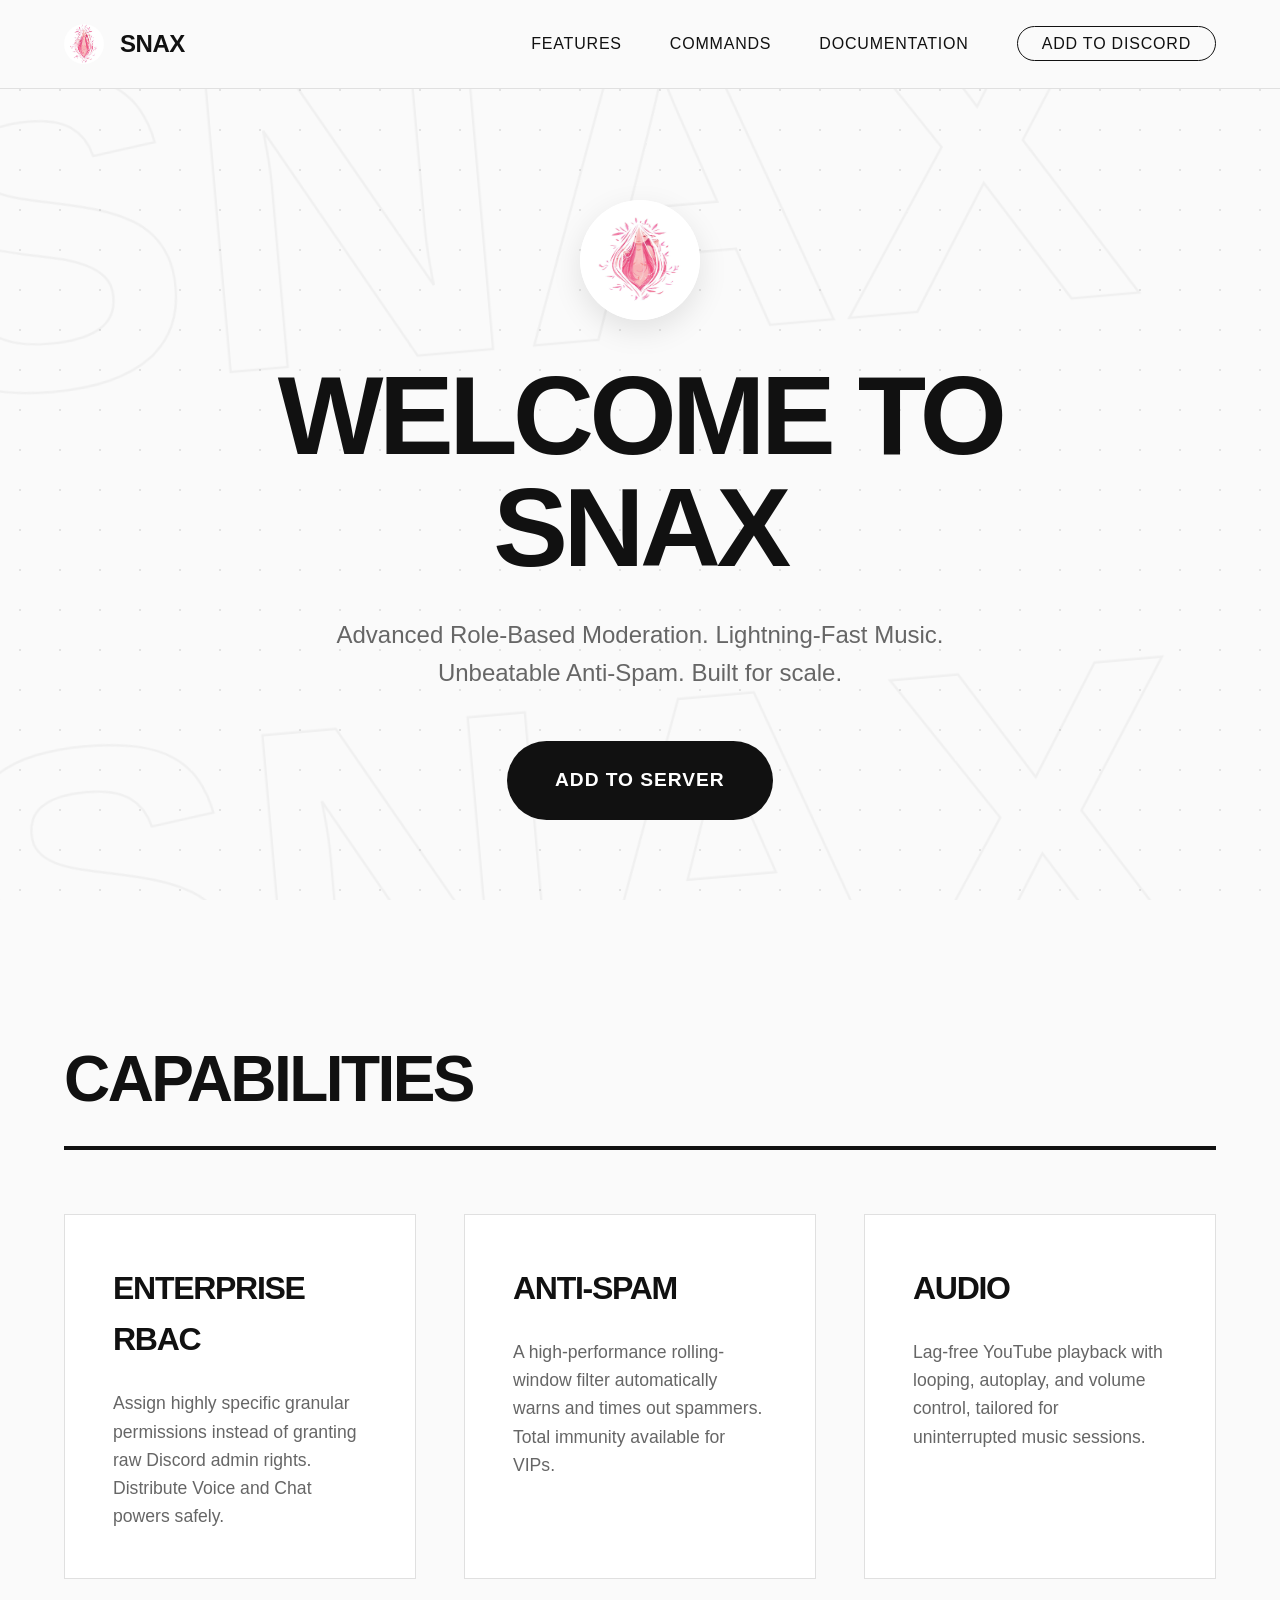
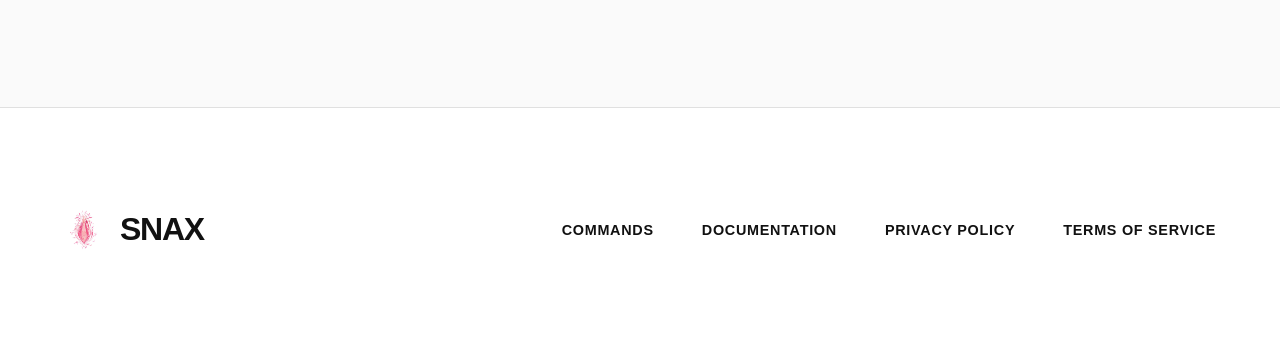
==== index.html @ f69a50a6 "documentations" ====
<!DOCTYPE html>
<html lang="en">
<head>
    <meta charset="UTF-8">
    <meta name="viewport" content="width=device-width, initial-scale=1.0">
    <title>SNAX | Discord Bot</title>
    <meta name="description" content="SNAX is a high-performance, enterprise-grade management bot for Discord.">
    <link rel="stylesheet" href="style.css">
</head>
<body>

    <nav class="navbar">
        <div class="nav-container">
            <a href="index.html" class="logo-container">
                <img src="logo.jpg" alt="Snax Logo" class="logo-img">
                <span class="logo">SNAX</span>
            </a>
            <ul class="nav-links">
                <li><a href="#features">Features</a></li>
                <li><a href="commands.html">Commands</a></li>
                <li><a href="documentation.html">Documentation</a></li>
                <li><a href="https://discord.com/oauth2/authorize?client_id=1479181184696193154&permissions=8&integration_type=0&scope=bot" target="_blank" class="nav-btn">Add to Discord</a></li>
            </ul>
        </div>
    </nav>

    <header class="hero">
        <div class="hero-content">
            <img src="logo.jpg" alt="Snax Bot" class="load-reveal-1" style="width: 120px; height: 120px; border-radius: 50%; margin-bottom: 2rem; box-shadow: 0 10px 30px rgba(0,0,0,0.1);">
            <h1 class="load-reveal-2">Welcome to SNAX</h1>
            <p class="load-reveal-3">Advanced Role-Based Moderation. Lightning-Fast Music. Unbeatable Anti-Spam. Built for scale.</p>
            <a href="https://discord.com/oauth2/authorize?client_id=1479181184696193154&permissions=8&integration_type=0&scope=bot" target="_blank" class="btn-primary load-pop">
                Add to Server
            </a>
        </div>
    </header>

    <section id="features" class="section">
        <h2 class="section-title reveal">Capabilities</h2>
        <div class="features-grid">
            <div class="feature-card reveal">
                <h3>Enterprise RBAC</h3>
                <p>Assign highly specific granular permissions instead of granting raw Discord admin rights. Distribute Voice and Chat powers safely.</p>
            </div>
            <div class="feature-card reveal">
                <h3>Anti-Spam</h3>
                <p>A high-performance rolling-window filter automatically warns and times out spammers. Total immunity available for VIPs.</p>
            </div>
            <div class="feature-card reveal">
                <h3>Audio</h3>
                <p>Lag-free YouTube playback with looping, autoplay, and volume control, tailored for uninterrupted music sessions.</p>
            </div>
        </div>
    </section>

    <footer class="footer">
        <div class="footer-content">
            <div class="footer-brand">
                <img src="logo.jpg" alt="Snax Logo" class="logo-img">
                <h2>SNAX</h2>
            </div>
            <div class="footer-links">
                <a href="commands.html">Commands</a>
                <a href="documentation.html">Documentation</a>
                <a href="privacy.html">Privacy Policy</a>
                <a href="terms.html">Terms of Service</a>
            </div>
        </div>
    </footer>

    <script src="script.js"></script>
</body>
</html>
---- style.css ----
:root {
    --bg-color: #FAFAFA;
    --text-main: #111111;
    --text-muted: #666666;
    --accent: #FF3B30; /* Bold accent color if needed */
    --border-color: #E0E0E0;
    --surface: #FFFFFF;
}

* {
    margin: 0;
    padding: 0;
    box-sizing: border-box;
}

html {
    scroll-behavior: smooth;
    cursor: url('cursor/cursor.png') 0 0, auto;
}

body {
    font-family: 'Inter', -apple-system, BlinkMacSystemFont, "Segoe UI", Roboto, sans-serif;
    background-color: var(--bg-color);
    color: var(--text-main);
    line-height: 1.6;
    -webkit-font-smoothing: antialiased;
    cursor: url('cursor/cursor.png') 0 0, auto;
}

a, button, .nav-btn, .btn-primary, .tab-btn, [role="button"], input[type="submit"], input[type="button"], select {
    cursor: url('cursor/pointer.png') 0 0, pointer;
}

/* Parallax Background */
.parallax-wrapper {
    position: fixed;
    top: 0;
    left: 0;
    width: 100vw;
    height: 100vh;
    z-index: -1;
    overflow: hidden;
    pointer-events: none;
}

.bg-pattern {
    position: absolute;
    top: -50%;
    left: -50%;
    width: 200%;
    height: 200%;
    background-image: radial-gradient(var(--text-muted) 1.5px, transparent 1.5px);
    background-size: 40px 40px;
    opacity: 0.15;
    will-change: transform;
}

.bg-text-container {
    position: absolute;
    top: 5%;
    left: -10%;
    width: 120%;
    display: flex;
    flex-direction: column;
    gap: 30vh;
    pointer-events: none;
    transform: rotate(-5deg);
    transform-origin: top left;
    will-change: transform;
}

.bg-text {
    font-size: 35vw;
    font-weight: 900;
    color: transparent;
    -webkit-text-stroke: 2.5px rgba(0, 0, 0, 0.04);
    white-space: nowrap;
    font-family: 'Helvetica Neue', Helvetica, Arial, sans-serif;
    line-height: 0.9;
    user-select: none;
}

h1, h2, h3, h4 {
    font-family: 'Helvetica Neue', Helvetica, Arial, sans-serif;
    letter-spacing: -0.04em;
    font-weight: 800;
}

a {
    text-decoration: none;
    color: inherit;
    transition: opacity 0.3s;
}

a:hover {
    opacity: 0.7;
}

/* Navbar */
.navbar {
    position: fixed;
    top: 0;
    width: 100%;
    z-index: 1000;
    background: var(--bg-color);
    border-bottom: 1px solid var(--border-color);
    padding: 1.5rem 0;
}

.nav-container {
    max-width: 1400px;
    margin: 0 auto;
    display: flex;
    justify-content: space-between;
    align-items: center;
    padding: 0 4rem;
}

.logo-container {
    display: flex;
    align-items: center;
    gap: 1rem;
}

.logo-img {
    width: 40px;
    height: 40px;
    border-radius: 50%;
    object-fit: cover;
}

.logo {
    font-size: 1.5rem;
    font-weight: 800;
    text-transform: uppercase;
    letter-spacing: -0.02em;
}

.nav-links {
    display: flex;
    list-style: none;
    gap: 3rem;
}

.nav-links a {
    font-weight: 500;
    font-size: 1rem;
    text-transform: uppercase;
    letter-spacing: 0.05em;
}

.nav-btn {
    border: 1px solid var(--text-main);
    padding: 0.5rem 1.5rem;
    border-radius: 50px;
    font-weight: 600;
}

.nav-btn:hover {
    background: var(--text-main);
    color: var(--bg-color);
    opacity: 1;
}

/* Hero Section */
.hero {
    min-height: 100vh;
    display: flex;
    align-items: center;
    justify-content: center;
    text-align: center;
    padding: 120px 2rem 0;
}

.hero-content {
    max-width: 1000px;
}

.hero-content h1 {
    font-size: 7rem;
    line-height: 1;
    margin-bottom: 2rem;
    text-transform: uppercase;
}

.hero-content p {
    font-size: 1.5rem;
    color: var(--text-muted);
    margin-bottom: 3rem;
    max-width: 700px;
    margin-left: auto;
    margin-right: auto;
    font-weight: 400;
}

.btn-primary {
    background: var(--text-main);
    color: var(--surface);
    padding: 1.5rem 3rem;
    font-size: 1.2rem;
    font-weight: 600;
    border-radius: 100px;
    text-transform: uppercase;
    letter-spacing: 0.05em;
    display: inline-block;
    transition: transform 0.4s cubic-bezier(0.175, 0.885, 0.32, 1.275), box-shadow 0.4s ease;
}

.btn-primary:hover {
    transform: scale(1.05) translateY(-3px);
    box-shadow: 0 15px 35px rgba(0,0,0,0.2);
    opacity: 1;
}

/* Layout Utilities */
.section {
    padding: 8rem 4rem;
    max-width: 1400px;
    margin: 0 auto;
}

.section-title {
    font-size: 4rem;
    text-transform: uppercase;
    margin-bottom: 4rem;
    border-bottom: 4px solid var(--text-main);
    padding-bottom: 1rem;
}

/* Features Grid */
.features-grid {
    display: grid;
    grid-template-columns: repeat(3, 1fr);
    gap: 3rem;
}

.feature-card {
    background: var(--surface);
    padding: 3rem;
    border: 1px solid var(--border-color);
}

.feature-card h3 {
    font-size: 2rem;
    margin-bottom: 1.5rem;
    text-transform: uppercase;
}

.feature-card p {
    font-size: 1.1rem;
    color: var(--text-muted);
}

/* Documents / Content Pages */
.content-container {
    max-width: 900px;
    margin: 150px auto 100px;
    padding: 0 2rem;
}

.content-container h1 {
    font-size: 4rem;
    margin-bottom: 3rem;
    text-transform: uppercase;
    border-bottom: 4px solid var(--text-main);
    padding-bottom: 1rem;
}

.content-container h2 {
    font-size: 2.5rem;
    margin-top: 4rem;
    margin-bottom: 1.5rem;
    text-transform: uppercase;
}

.content-container h3 {
    font-size: 1.5rem;
    margin-top: 2rem;
    margin-bottom: 1rem;
}

.content-container p {
    font-size: 1.1rem;
    color: var(--text-muted);
    margin-bottom: 1.5rem;
}

/* Commands List Styles */
.command-category {
    margin-bottom: 4rem;
}

.cmd-item {
    display: flex;
    flex-direction: column;
    padding: 1.5rem 0;
    border-bottom: 1px solid var(--border-color);
}

.cmd-syntax {
    font-family: 'Courier New', Courier, monospace;
    font-size: 1.2rem;
    font-weight: bold;
    color: var(--text-main);
    margin-bottom: 0.5rem;
}

.cmd-desc {
    font-size: 1rem;
    color: var(--text-muted);
}

/* Footer */
.footer {
    border-top: 1px solid var(--border-color);
    padding: 6rem 4rem;
    background: var(--surface);
}

.footer-content {
    max-width: 1400px;
    margin: 0 auto;
    display: grid;
    grid-template-columns: 1fr auto;
    gap: 4rem;
    align-items: center;
}

.footer-brand {
    display: flex;
    align-items: center;
    gap: 1rem;
}

.footer-brand h2 {
    font-size: 2rem;
    text-transform: uppercase;
}

.footer-links {
    display: flex;
    gap: 3rem;
}

.footer-links a {
    text-transform: uppercase;
    font-weight: 600;
    font-size: 0.9rem;
    letter-spacing: 0.05em;
}

.footer-links a:hover {
    opacity: 0.7;
}

/* Scroll Animations */
.reveal {
    opacity: 0;
    transform: translateY(50px);
    transition: opacity 0.8s ease-out, transform 0.8s cubic-bezier(0.16, 1, 0.3, 1);
    will-change: opacity, transform;
}

.reveal.active {
    opacity: 1;
    transform: translateY(0);
}

/* On-Load Fade Up Animations */
@keyframes slideUpFade {
    0% {
        opacity: 0;
        transform: translateY(40px);
    }
    100% {
        opacity: 1;
        transform: translateY(0);
    }
}

@keyframes popIn {
    0% {
        opacity: 0;
        transform: scale(0.8) translateY(20px);
    }
    60% {
        opacity: 1;
        transform: scale(1.05) translateY(-5px);
    }
    100% {
        opacity: 1;
        transform: scale(1) translateY(0);
    }
}

.load-reveal-1 {
    animation: slideUpFade 0.8s cubic-bezier(0.16, 1, 0.3, 1) both;
}

.load-reveal-2 {
    animation: slideUpFade 0.8s cubic-bezier(0.16, 1, 0.3, 1) 0.15s both;
}

.load-reveal-3 {
    animation: slideUpFade 0.8s cubic-bezier(0.16, 1, 0.3, 1) 0.3s both;
}

.load-pop {
    animation: popIn 0.8s cubic-bezier(0.175, 0.885, 0.32, 1.275) 0.5s both;
}

/* Responsive */
@media (max-width: 1024px) {
    .hero-content h1 { font-size: 5rem; }
    .features-grid { grid-template-columns: 1fr; }
    .nav-container, .section, .footer { padding-left: 2rem; padding-right: 2rem; }
    .footer-content { grid-template-columns: 1fr; text-align: center; justify-content: center; }
    .footer-brand { justify-content: center; }
    .footer-links { justify-content: center; flex-wrap: wrap; }
}

@media (max-width: 768px) {
    .hero-content h1 { font-size: 3.5rem; }
    .nav-links { display: none; }
}
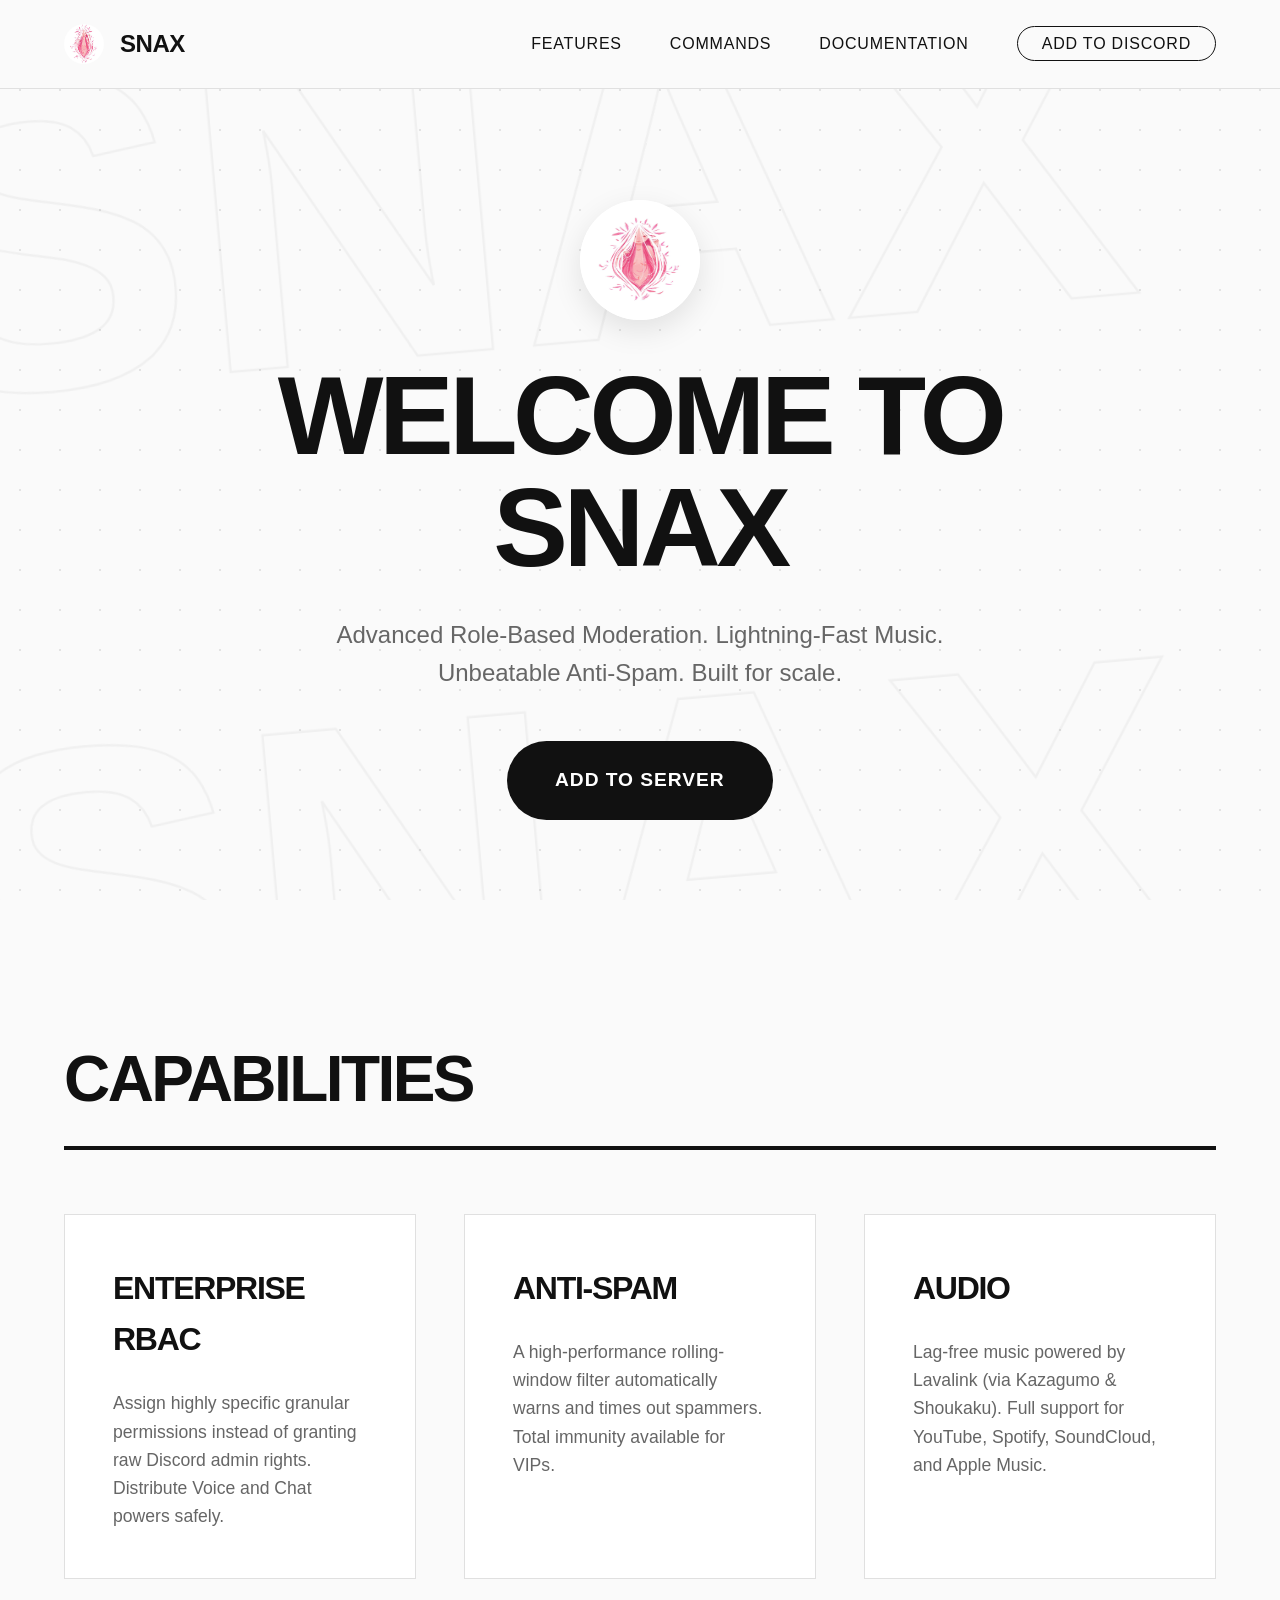
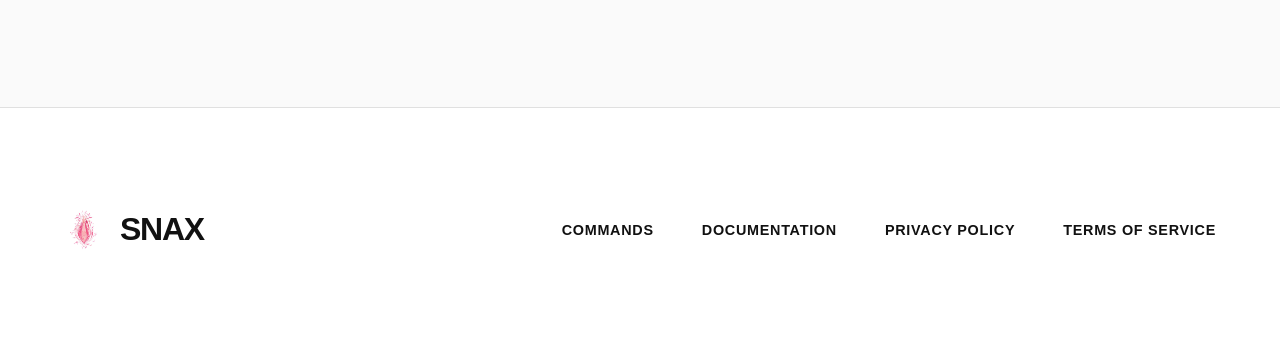
==== commit 36628000: "update" ====
--- a/index.html
+++ b/index.html
@@ -48,7 +48,7 @@
             </div>
             <div class="feature-card reveal">
                 <h3>Audio</h3>
-                <p>Lag-free YouTube playback with looping, autoplay, and volume control, tailored for uninterrupted music sessions.</p>
+                <p>Lag-free music powered by Lavalink (via Kazagumo &amp; Shoukaku). Full support for YouTube, Spotify, SoundCloud, and Apple Music.</p>
             </div>
         </div>
     </section>
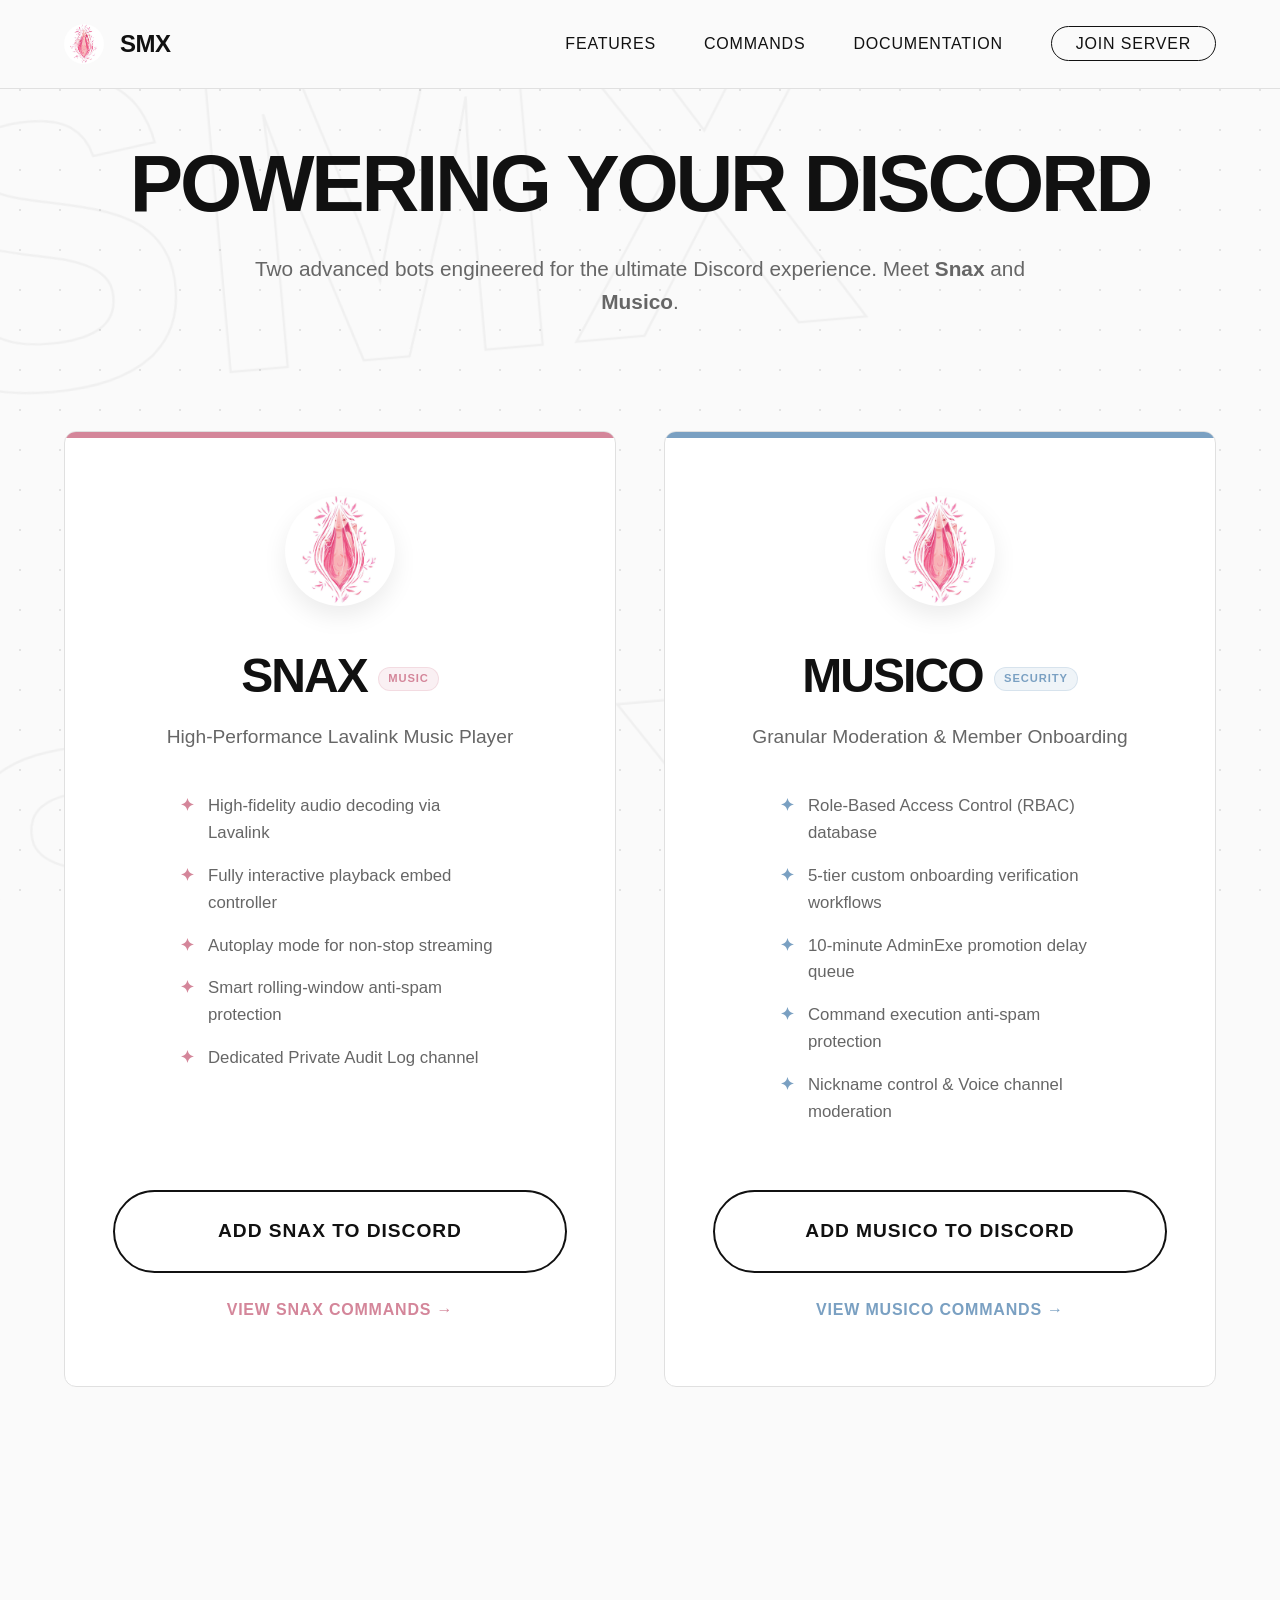
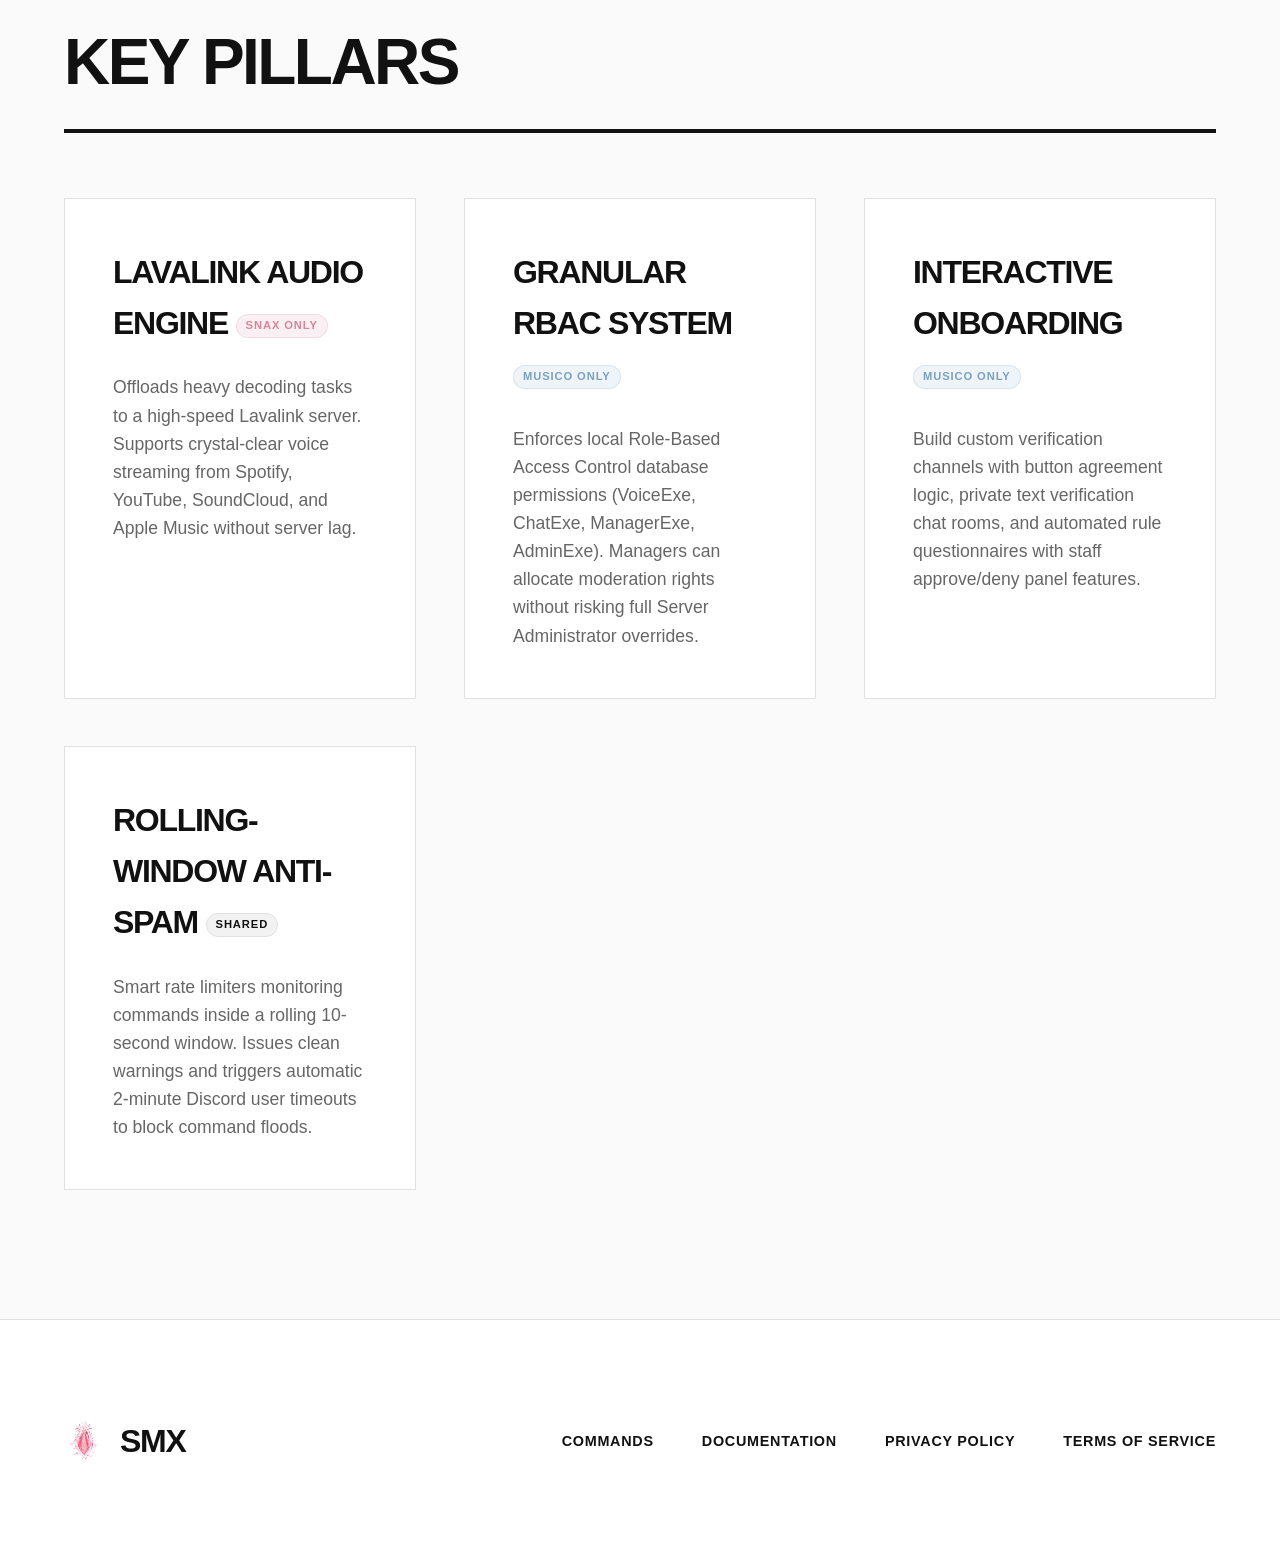
==== commit 9dbc6935: "update" ====
--- a/index.html
+++ b/index.html
@@ -3,8 +3,8 @@
 <head>
     <meta charset="UTF-8">
     <meta name="viewport" content="width=device-width, initial-scale=1.0">
-    <title>SNAX | Discord Bot</title>
-    <meta name="description" content="SNAX is a high-performance, enterprise-grade management bot for Discord.">
+    <title>Team SMX | Discord Bots</title>
+    <meta name="description" content="Team SMX designs premium, secure, and high-performance Discord bots including Snax and Musico.">
     <link rel="stylesheet" href="style.css">
 </head>
 <body>
@@ -12,43 +12,83 @@
     <nav class="navbar">
         <div class="nav-container">
             <a href="index.html" class="logo-container">
-                <img src="logo.jpg" alt="Snax Logo" class="logo-img">
-                <span class="logo">SNAX</span>
+                <img src="logo.jpg" alt="SMX Logo" class="logo-img">
+                <span class="logo">SMX</span>
             </a>
             <ul class="nav-links">
                 <li><a href="#features">Features</a></li>
                 <li><a href="commands.html">Commands</a></li>
                 <li><a href="documentation.html">Documentation</a></li>
-                <li><a href="https://discord.com/oauth2/authorize?client_id=1479181184696193154&permissions=8&integration_type=0&scope=bot" target="_blank" class="nav-btn">Add to Discord</a></li>
+                <li><a href="https://discord.gg/rMasx9HgJJ" target="_blank" class="nav-btn">Join Server</a></li>
             </ul>
         </div>
     </nav>
 
-    <header class="hero">
-        <div class="hero-content">
-            <img src="logo.jpg" alt="Snax Bot" class="load-reveal-1" style="width: 120px; height: 120px; border-radius: 50%; margin-bottom: 2rem; box-shadow: 0 10px 30px rgba(0,0,0,0.1);">
-            <h1 class="load-reveal-2">Welcome to SNAX</h1>
-            <p class="load-reveal-3">Advanced Role-Based Moderation. Lightning-Fast Music. Unbeatable Anti-Spam. Built for scale.</p>
-            <a href="https://discord.com/oauth2/authorize?client_id=1479181184696193154&permissions=8&integration_type=0&scope=bot" target="_blank" class="btn-primary load-pop">
-                Add to Server
-            </a>
-        </div>
+    <header class="hub-header">
+        <h1 class="load-reveal-1">Powering Your Discord</h1>
+        <p class="load-reveal-2">Two advanced bots engineered for the ultimate Discord experience. Meet <strong>Snax</strong> and <strong>Musico</strong>.</p>
     </header>
 
+    <div class="hero-split">
+        <!-- Snax Card -->
+        <div class="bot-card bot-card-snax load-reveal-3">
+            <img src="logo.jpg" alt="Snax Bot Logo" class="bot-icon">
+            <h2>SNAX <span class="badge badge-snax">Music</span></h2>
+            <p class="bot-tagline">High-Performance Lavalink Music Player</p>
+            <ul class="bot-features-list">
+                <li>High-fidelity audio decoding via Lavalink</li>
+                <li>Fully interactive playback embed controller</li>
+                <li>Autoplay mode for non-stop streaming</li>
+                <li>Smart rolling-window anti-spam protection</li>
+                <li>Dedicated Private Audit Log channel</li>
+            </ul>
+            <div style="margin-top: auto; display: flex; flex-direction: column; gap: 1rem; width: 100%;">
+                <a href="https://discord.com/oauth2/authorize?client_id=1479181184696193154&permissions=8&integration_type=0&scope=bot+applications.commands" target="_blank" class="btn-primary btn-snax">
+                    Add Snax to Discord
+                </a>
+                <a href="commands.html#snax" style="font-weight:700; text-transform:uppercase; letter-spacing:0.05em; color:var(--accent-snax); margin-top:0.5rem; display:inline-block;">View Snax Commands →</a>
+            </div>
+        </div>
+
+        <!-- Musico Card -->
+        <div class="bot-card bot-card-musico load-reveal-3">
+            <img src="logo.jpg" alt="Musico Bot Logo" class="bot-icon">
+            <h2>MUSICO <span class="badge badge-musico">Security</span></h2>
+            <p class="bot-tagline">Granular Moderation &amp; Member Onboarding</p>
+            <ul class="bot-features-list">
+                <li>Role-Based Access Control (RBAC) database</li>
+                <li>5-tier custom onboarding verification workflows</li>
+                <li>10-minute AdminExe promotion delay queue</li>
+                <li>Command execution anti-spam protection</li>
+                <li>Nickname control &amp; Voice channel moderation</li>
+            </ul>
+            <div style="margin-top: auto; display: flex; flex-direction: column; gap: 1rem; width: 100%;">
+                <a href="https://discord.com/oauth2/authorize?client_id=1466430209019351050&permissions=8&integration_type=0&scope=bot" target="_blank" class="btn-primary btn-musico">
+                    Add Musico to Discord
+                </a>
+                <a href="commands.html#musico" style="font-weight:700; text-transform:uppercase; letter-spacing:0.05em; color:var(--accent-musico); margin-top:0.5rem; display:inline-block;">View Musico Commands →</a>
+            </div>
+        </div>
+    </div>
+
     <section id="features" class="section">
-        <h2 class="section-title reveal">Capabilities</h2>
+        <h2 class="section-title reveal">Key Pillars</h2>
         <div class="features-grid">
             <div class="feature-card reveal">
-                <h3>Enterprise RBAC</h3>
-                <p>Assign highly specific granular permissions instead of granting raw Discord admin rights. Distribute Voice and Chat powers safely.</p>
+                <h3>Lavalink Audio Engine <span class="badge badge-snax">Snax Only</span></h3>
+                <p>Offloads heavy decoding tasks to a high-speed Lavalink server. Supports crystal-clear voice streaming from Spotify, YouTube, SoundCloud, and Apple Music without server lag.</p>
             </div>
             <div class="feature-card reveal">
-                <h3>Anti-Spam</h3>
-                <p>A high-performance rolling-window filter automatically warns and times out spammers. Total immunity available for VIPs.</p>
+                <h3>Granular RBAC System <span class="badge badge-musico">Musico Only</span></h3>
+                <p>Enforces local Role-Based Access Control database permissions (VoiceExe, ChatExe, ManagerExe, AdminExe). Managers can allocate moderation rights without risking full Server Administrator overrides.</p>
             </div>
             <div class="feature-card reveal">
-                <h3>Audio</h3>
-                <p>Lag-free music powered by Lavalink (via Kazagumo &amp; Shoukaku). Full support for YouTube, Spotify, SoundCloud, and Apple Music.</p>
+                <h3>Interactive Onboarding <span class="badge badge-musico">Musico Only</span></h3>
+                <p>Build custom verification channels with button agreement logic, private text verification chat rooms, and automated rule questionnaires with staff approve/deny panel features.</p>
+            </div>
+            <div class="feature-card reveal">
+                <h3>Rolling-Window Anti-Spam <span class="badge" style="background:rgba(0,0,0,0.05); color:var(--text-main); border:1px solid var(--border-color);">Shared</span></h3>
+                <p>Smart rate limiters monitoring commands inside a rolling 10-second window. Issues clean warnings and triggers automatic 2-minute Discord user timeouts to block command floods.</p>
             </div>
         </div>
     </section>
@@ -56,8 +96,8 @@
     <footer class="footer">
         <div class="footer-content">
             <div class="footer-brand">
-                <img src="logo.jpg" alt="Snax Logo" class="logo-img">
-                <h2>SNAX</h2>
+                <img src="logo.jpg" alt="SMX Logo" class="logo-img">
+                <h2>SMX</h2>
             </div>
             <div class="footer-links">
                 <a href="commands.html">Commands</a>
--- a/style.css
+++ b/style.css
@@ -2,7 +2,9 @@
     --bg-color: #FAFAFA;
     --text-main: #111111;
     --text-muted: #666666;
-    --accent: #FF3B30; /* Bold accent color if needed */
+    --accent: #FF3B30; /* Default accent */
+    --accent-snax: #D4869A; /* Soft Dusty Pink for Snax */
+    --accent-musico: #7AA0C2; /* Soft Slate Blue for Musico */
     --border-color: #E0E0E0;
     --surface: #FFFFFF;
 }
@@ -423,3 +425,252 @@
     .hero-content h1 { font-size: 3.5rem; }
     .nav-links { display: none; }
 }
+
+/* ============================================================================
+   MULTI-BOT SWITCHER & LAYOUT STYLES
+   ============================================================================ */
+
+/* Bot Tab Switcher */
+.bot-switcher {
+    display: flex;
+    justify-content: center;
+    gap: 1.5rem;
+    margin: 3rem 0;
+}
+
+.switcher-btn {
+    padding: 1rem 2.5rem;
+    font-size: 1.1rem;
+    font-weight: 700;
+    text-transform: uppercase;
+    letter-spacing: 0.05em;
+    background: var(--surface);
+    border: 2px solid var(--border-color);
+    border-radius: 50px;
+    color: var(--text-muted);
+    transition: all 0.3s cubic-bezier(0.16, 1, 0.3, 1);
+    outline: none;
+}
+
+.switcher-btn:hover {
+    transform: translateY(-2px);
+    box-shadow: 0 10px 20px rgba(0,0,0,0.05);
+    color: var(--text-main);
+    border-color: var(--text-main);
+}
+
+.switcher-btn.active {
+    color: #FFFFFF;
+}
+
+.switcher-btn.active[data-bot="snax"] {
+    border-color: var(--accent-snax);
+    background: var(--accent-snax);
+    box-shadow: 0 10px 20px rgba(212, 134, 154, 0.25);
+}
+
+.switcher-btn.active[data-bot="musico"] {
+    border-color: var(--accent-musico);
+    background: var(--accent-musico);
+    box-shadow: 0 10px 20px rgba(122, 160, 194, 0.25);
+}
+
+/* Badge styling */
+.badge {
+    display: inline-block;
+    padding: 0.2em 0.8em;
+    font-size: 0.7rem;
+    font-weight: 700;
+    text-transform: uppercase;
+    letter-spacing: 0.08em;
+    border-radius: 50px;
+    vertical-align: middle;
+}
+
+.badge-snax {
+    background: rgba(212, 134, 154, 0.12);
+    color: var(--accent-snax);
+    border: 1px solid rgba(212, 134, 154, 0.2);
+}
+
+.badge-musico {
+    background: rgba(122, 160, 194, 0.12);
+    color: var(--accent-musico);
+    border: 1px solid rgba(122, 160, 194, 0.2);
+}
+
+/* Bot-specific views */
+.bot-view {
+    display: none;
+}
+
+.bot-view.active {
+    display: block;
+}
+
+/* Split Hero / Hub Layout */
+.hero-split {
+    display: flex;
+    gap: 3rem;
+    max-width: 1400px;
+    margin: 80px auto 0;
+    padding: 2rem 4rem 6rem;
+    align-items: stretch;
+}
+
+.bot-card {
+    flex: 1;
+    background: var(--surface);
+    border: 1px solid var(--border-color);
+    padding: 4rem 3rem;
+    display: flex;
+    flex-direction: column;
+    align-items: center;
+    text-align: center;
+    border-radius: 12px;
+    transition: all 0.4s cubic-bezier(0.16, 1, 0.3, 1);
+    position: relative;
+    overflow: hidden;
+}
+
+.bot-card::before {
+    content: '';
+    position: absolute;
+    top: 0;
+    left: 0;
+    width: 100%;
+    height: 6px;
+}
+
+.bot-card-snax::before {
+    background: var(--accent-snax);
+}
+
+.bot-card-musico::before {
+    background: var(--accent-musico);
+}
+
+.bot-card:hover {
+    transform: translateY(-8px);
+    box-shadow: 0 20px 40px rgba(0,0,0,0.06);
+}
+
+.bot-card-snax:hover {
+    border-color: var(--accent-snax);
+}
+
+.bot-card-musico:hover {
+    border-color: var(--accent-musico);
+}
+
+.bot-card .bot-icon {
+    width: 110px;
+    height: 110px;
+    border-radius: 50%;
+    margin-bottom: 2rem;
+    object-fit: cover;
+    box-shadow: 0 10px 25px rgba(0,0,0,0.08);
+    background: var(--bg-color);
+}
+
+.bot-card h2 {
+    font-size: 3rem;
+    margin-bottom: 0.5rem;
+    text-transform: uppercase;
+}
+
+.bot-card .bot-tagline {
+    font-size: 1.2rem;
+    color: var(--text-muted);
+    margin-bottom: 2rem;
+    font-weight: 500;
+}
+
+.bot-card .bot-features-list {
+    list-style: none;
+    text-align: left;
+    margin-bottom: 3.5rem;
+    width: 100%;
+    max-width: 320px;
+    flex-grow: 1;
+}
+
+.bot-card .bot-features-list li {
+    padding: 0.5rem 0;
+    font-size: 1.05rem;
+    color: var(--text-muted);
+    position: relative;
+    padding-left: 1.75rem;
+}
+
+.bot-card .bot-features-list li::before {
+    content: '✦';
+    position: absolute;
+    left: 0;
+    font-weight: bold;
+}
+
+.bot-card-snax .bot-features-list li::before {
+    color: var(--accent-snax);
+}
+
+.bot-card-musico .bot-features-list li::before {
+    color: var(--accent-musico);
+}
+
+.btn-snax {
+    background: transparent;
+    border: 2px solid var(--text-main);
+    color: var(--text-main);
+    transition: all 0.4s cubic-bezier(0.16, 1, 0.3, 1);
+}
+
+.btn-snax:hover {
+    background: var(--accent-snax);
+    border-color: var(--accent-snax);
+    color: #FFFFFF;
+    box-shadow: 0 15px 30px rgba(212, 134, 154, 0.3);
+}
+
+.btn-musico {
+    background: transparent;
+    border: 2px solid var(--text-main);
+    color: var(--text-main);
+    transition: all 0.4s cubic-bezier(0.16, 1, 0.3, 1);
+}
+
+.btn-musico:hover {
+    background: var(--accent-musico);
+    border-color: var(--accent-musico);
+    color: #FFFFFF;
+    box-shadow: 0 15px 30px rgba(122, 160, 194, 0.3);
+}
+
+.hub-header {
+    text-align: center;
+    padding-top: 140px;
+    padding-bottom: 0;
+}
+
+.hub-header h1 {
+    font-size: 5rem;
+    text-transform: uppercase;
+    line-height: 1.1;
+    margin-bottom: 1.5rem;
+}
+
+.hub-header p {
+    font-size: 1.3rem;
+    color: var(--text-muted);
+    max-width: 800px;
+    margin: 0 auto;
+}
+
+@media (max-width: 1024px) {
+    .hero-split {
+        flex-direction: column;
+        padding: 2rem;
+        gap: 2.5rem;
+    }
+}
+
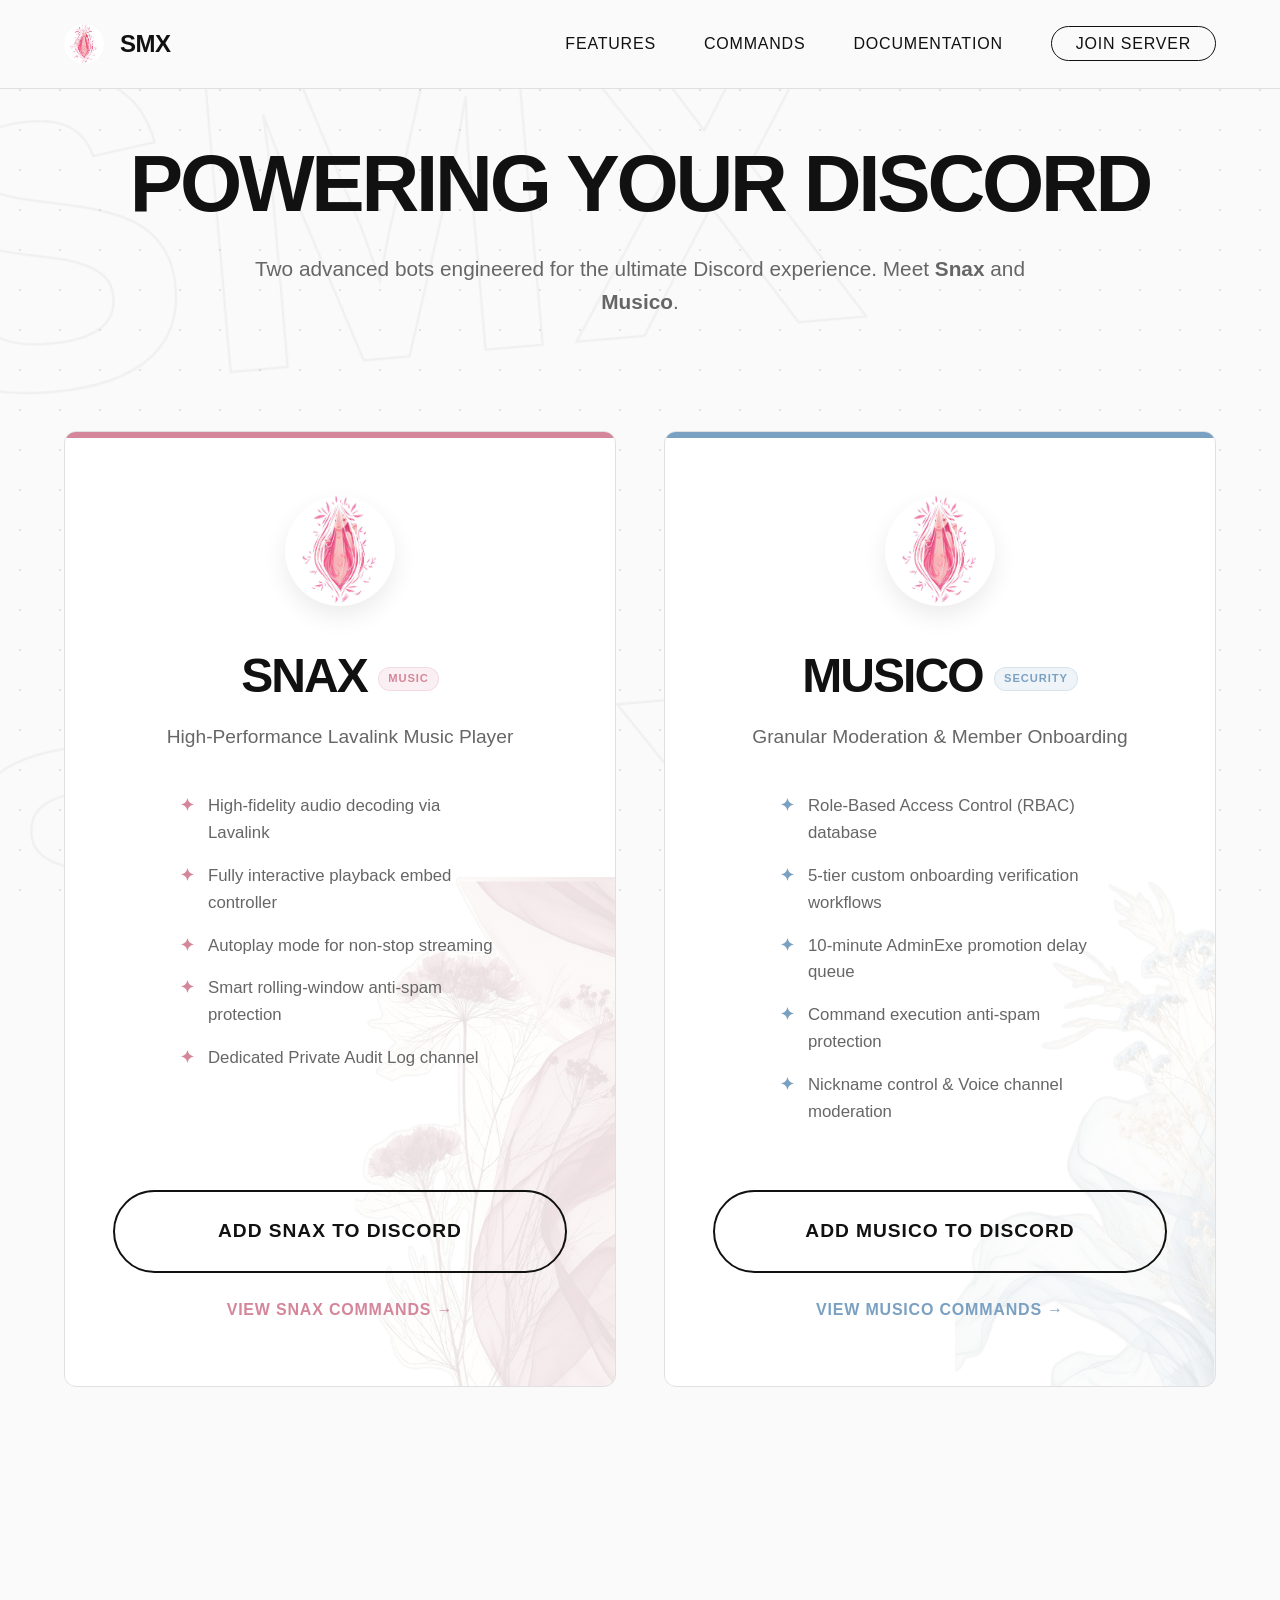
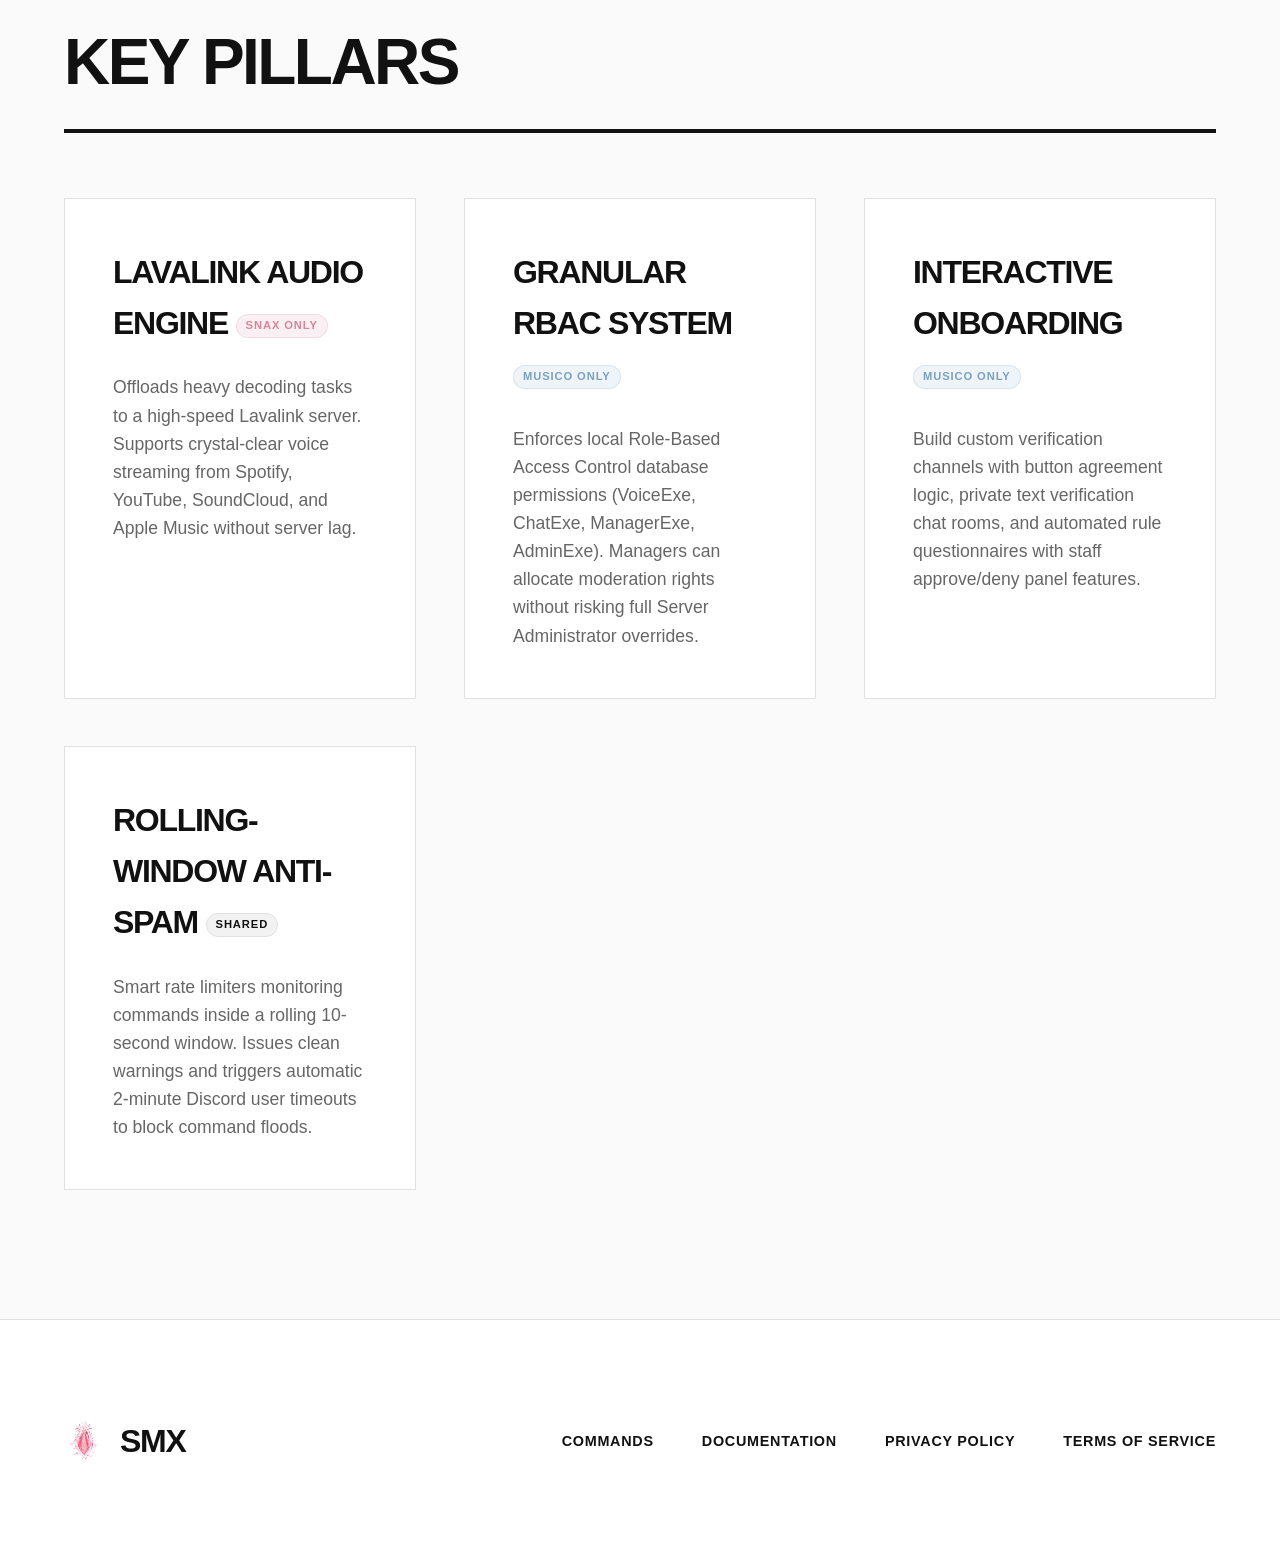
==== commit f5cfd3b5: "update" ====
--- a/index.html
+++ b/index.html
@@ -21,6 +21,11 @@
                 <li><a href="documentation.html">Documentation</a></li>
                 <li><a href="https://discord.gg/rMasx9HgJJ" target="_blank" class="nav-btn">Join Server</a></li>
             </ul>
+            <button class="nav-toggle" id="navToggle" aria-label="Toggle Navigation">
+                <span></span>
+                <span></span>
+                <span></span>
+            </button>
         </div>
     </nav>
 
@@ -32,6 +37,7 @@
     <div class="hero-split">
         <!-- Snax Card -->
         <div class="bot-card bot-card-snax load-reveal-3">
+            <img src="8f053f263d9116fa80e7a926c35fbc48.png" alt="" class="card-bg-decoration">
             <img src="logo.jpg" alt="Snax Bot Logo" class="bot-icon">
             <h2>SNAX <span class="badge badge-snax">Music</span></h2>
             <p class="bot-tagline">High-Performance Lavalink Music Player</p>
@@ -43,7 +49,7 @@
                 <li>Dedicated Private Audit Log channel</li>
             </ul>
             <div style="margin-top: auto; display: flex; flex-direction: column; gap: 1rem; width: 100%;">
-                <a href="https://discord.com/oauth2/authorize?client_id=1479181184696193154&permissions=8&integration_type=0&scope=bot+applications.commands" target="_blank" class="btn-primary btn-snax">
+                <a href="https://discord.com/oauth2/authorize?client_id=1479181184696193154&permissions=7077452999618384&integration_type=0&scope=bot+applications.commands" target="_blank" class="btn-primary btn-snax">
                     Add Snax to Discord
                 </a>
                 <a href="commands.html#snax" style="font-weight:700; text-transform:uppercase; letter-spacing:0.05em; color:var(--accent-snax); margin-top:0.5rem; display:inline-block;">View Snax Commands →</a>
@@ -52,6 +58,7 @@
 
         <!-- Musico Card -->
         <div class="bot-card bot-card-musico load-reveal-3">
+            <img src="a09a13268ee0ce5c69c2f5d4b030e3f8.png" alt="" class="card-bg-decoration">
             <img src="logo.jpg" alt="Musico Bot Logo" class="bot-icon">
             <h2>MUSICO <span class="badge badge-musico">Security</span></h2>
             <p class="bot-tagline">Granular Moderation &amp; Member Onboarding</p>
--- a/style.css
+++ b/style.css
@@ -55,6 +55,17 @@
     background-size: 40px 40px;
     opacity: 0.15;
     will-change: transform;
+    z-index: 1;
+}
+
+#butterflyCanvas {
+    position: absolute;
+    top: 0;
+    left: 0;
+    width: 100%;
+    height: 100%;
+    pointer-events: none;
+    z-index: 2;
 }
 
 .bg-text-container {
@@ -69,6 +80,7 @@
     transform: rotate(-5deg);
     transform-origin: top left;
     will-change: transform;
+    z-index: 3;
 }
 
 .bg-text {
@@ -411,9 +423,66 @@
     animation: popIn 0.8s cubic-bezier(0.175, 0.885, 0.32, 1.275) 0.5s both;
 }
 
-/* Responsive */
+/* Responsive Table Wrapper */
+.table-wrapper {
+    width: 100%;
+    overflow-x: auto;
+    -webkit-overflow-scrolling: touch;
+    margin: 1.5rem 0;
+}
+.table-wrapper .data-table {
+    margin: 0;
+}
+
+/* Navbar Toggle for Mobile */
+.logo-container {
+    z-index: 1002;
+    position: relative;
+}
+
+.nav-toggle {
+    display: none;
+    flex-direction: column;
+    justify-content: space-between;
+    width: 26px;
+    height: 18px;
+    background: transparent;
+    border: none;
+    cursor: pointer;
+    padding: 0;
+    z-index: 1002;
+    position: relative;
+}
+
+.nav-toggle span {
+    width: 100%;
+    height: 2px;
+    background-color: var(--text-main);
+    border-radius: 1px;
+    transition: all 0.3s cubic-bezier(0.16, 1, 0.3, 1);
+    transform-origin: left center;
+}
+
+.nav-toggle.active span:nth-child(1) {
+    transform: rotate(45deg) translate(2px, 0px);
+}
+
+.nav-toggle.active span:nth-child(2) {
+    opacity: 0;
+    width: 0;
+}
+
+.nav-toggle.active span:nth-child(3) {
+    transform: rotate(-45deg) translate(2px, 0px);
+}
+
+/* Responsive Styles */
 @media (max-width: 1024px) {
-    .hero-content h1 { font-size: 5rem; }
+    .hero-content h1 { font-size: 4.5rem; }
+    .hub-header h1 { font-size: 3.5rem; }
+    .content-container h1 { font-size: 3rem; }
+    .section-title { font-size: 3rem; }
+    
     .features-grid { grid-template-columns: 1fr; }
     .nav-container, .section, .footer { padding-left: 2rem; padding-right: 2rem; }
     .footer-content { grid-template-columns: 1fr; text-align: center; justify-content: center; }
@@ -422,8 +491,94 @@
 }
 
 @media (max-width: 768px) {
-    .hero-content h1 { font-size: 3.5rem; }
-    .nav-links { display: none; }
+    .nav-toggle {
+        display: flex;
+    }
+    
+    .nav-links {
+        display: flex;
+        position: fixed;
+        top: 0;
+        left: 0;
+        width: 100vw;
+        height: 100vh;
+        background: rgba(250, 250, 250, 0.96);
+        backdrop-filter: blur(16px);
+        -webkit-backdrop-filter: blur(16px);
+        flex-direction: column;
+        justify-content: center;
+        align-items: center;
+        gap: 2rem;
+        z-index: 1001;
+        opacity: 0;
+        pointer-events: none;
+        transform: translateY(-20px);
+        transition: opacity 0.4s cubic-bezier(0.16, 1, 0.3, 1), transform 0.4s cubic-bezier(0.16, 1, 0.3, 1);
+    }
+    
+    .nav-links.active {
+        opacity: 1;
+        pointer-events: auto;
+        transform: translateY(0);
+    }
+    
+    .nav-links li {
+        width: 100%;
+        text-align: center;
+    }
+    
+    .nav-links a {
+        display: inline-block;
+        padding: 0.8rem 2rem;
+        font-size: 1.2rem;
+    }
+    
+    .nav-btn {
+        background: var(--text-main);
+        color: var(--bg-color);
+        width: auto;
+        min-width: 200px;
+    }
+    
+    .hero-content h1 { font-size: 3rem; }
+    .hub-header h1 { font-size: 2.5rem; }
+    .content-container h1 { font-size: 2.2rem; }
+    .section-title { font-size: 2.2rem; }
+    .bot-card h2 { font-size: 2.5rem; }
+    
+    .bot-switcher {
+        flex-direction: column;
+        align-items: center;
+        gap: 0.75rem;
+    }
+    
+    .switcher-btn {
+        width: 100%;
+        max-width: 280px;
+        text-align: center;
+    }
+}
+
+@media (max-width: 480px) {
+    .hero-content h1 { font-size: 2.2rem; }
+    .hub-header h1 { font-size: 2rem; }
+    .content-container h1 { font-size: 1.8rem; }
+    .section-title { font-size: 1.8rem; }
+    .bot-card h2 { font-size: 2rem; }
+    
+    .bot-card {
+        padding: 3rem 1.5rem;
+    }
+    
+    .btn-primary {
+        padding: 1.2rem 2rem;
+        font-size: 1rem;
+    }
+    
+    .nav-container {
+        padding-left: 1.5rem;
+        padding-right: 1.5rem;
+    }
 }
 
 /* ============================================================================
@@ -561,6 +716,30 @@
 
 .bot-card-musico:hover {
     border-color: var(--accent-musico);
+}
+
+/* Decorative Card Background Graphic */
+.card-bg-decoration {
+    position: absolute;
+    bottom: -60px;
+    right: -60px;
+    width: 320px;
+    height: auto;
+    opacity: 0.12;
+    pointer-events: none;
+    z-index: 1;
+    transition: transform 0.6s cubic-bezier(0.16, 1, 0.3, 1), opacity 0.6s cubic-bezier(0.16, 1, 0.3, 1);
+}
+
+.bot-card:hover .card-bg-decoration {
+    opacity: 0.25;
+    transform: scale(1.08) rotate(3deg);
+}
+
+/* Elevate other card contents above the background decoration */
+.bot-card > *:not(.card-bg-decoration) {
+    position: relative;
+    z-index: 2;
 }
 
 .bot-card .bot-icon {
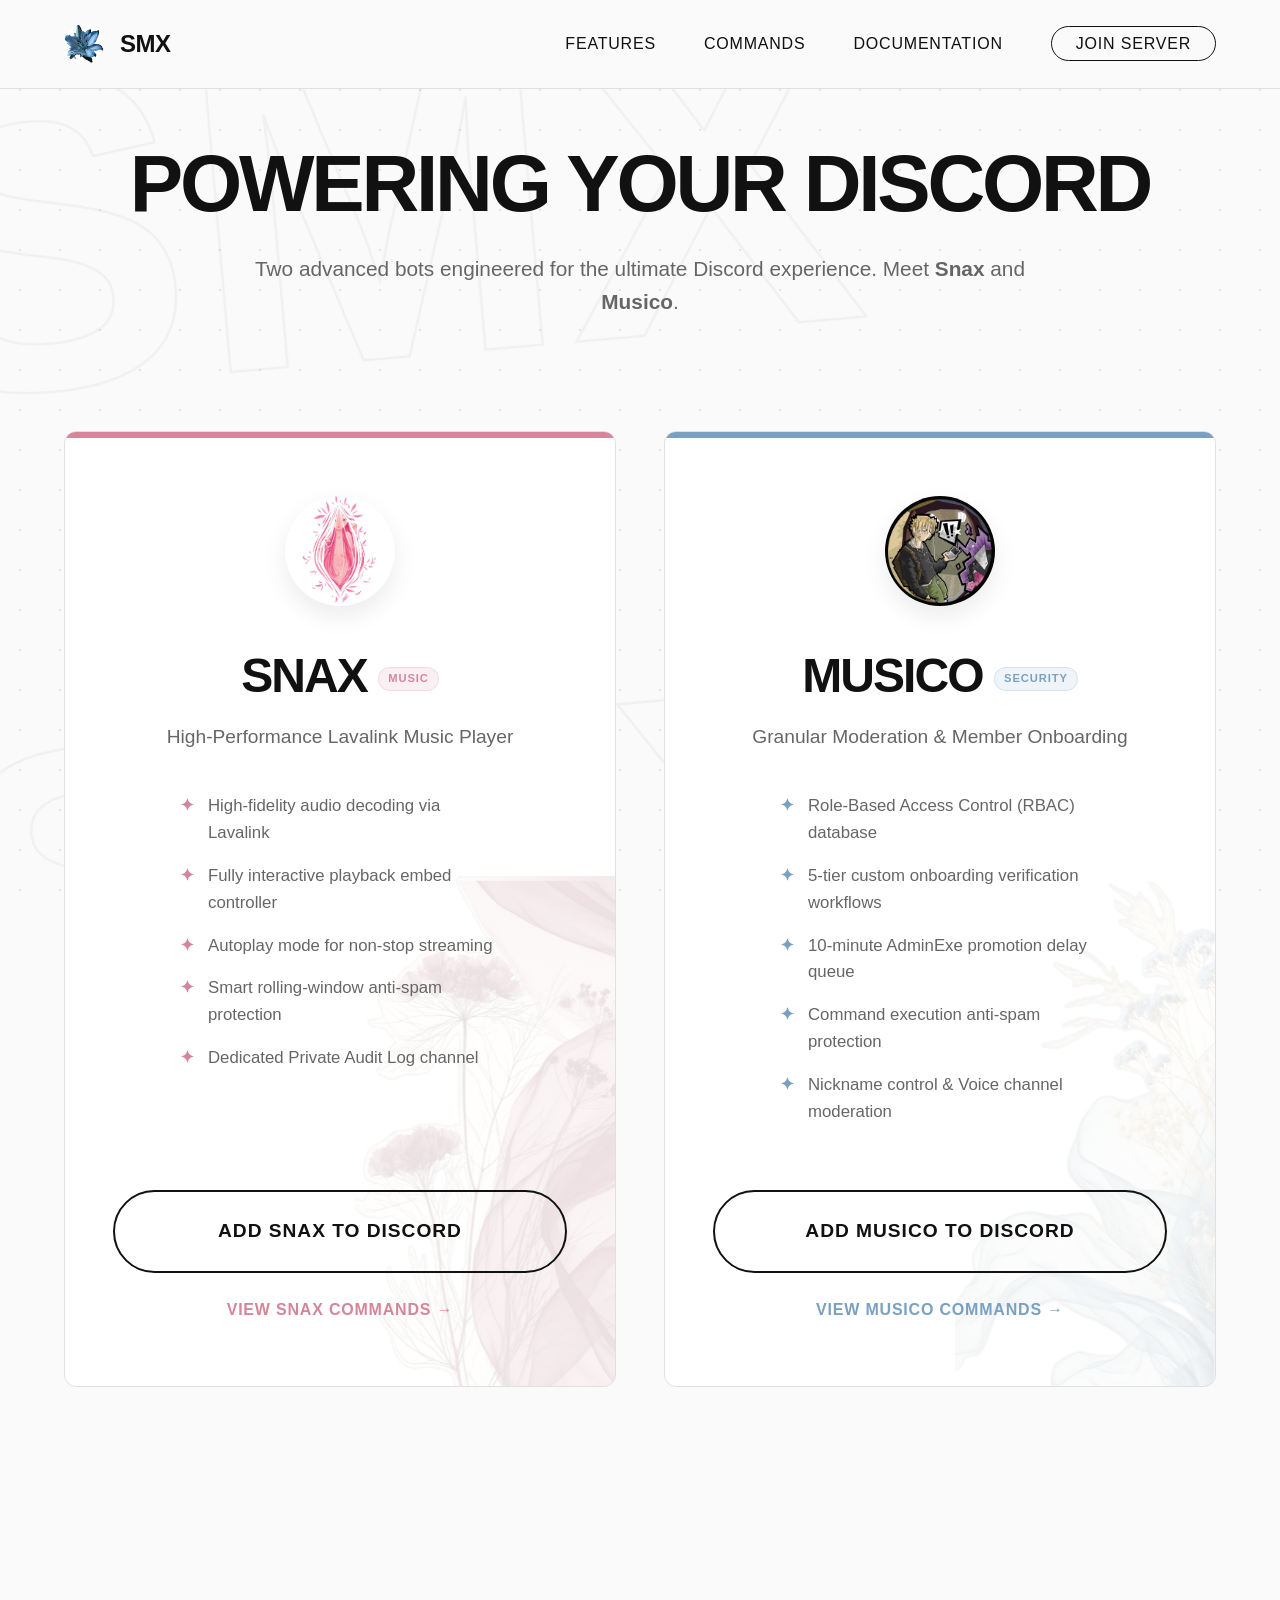
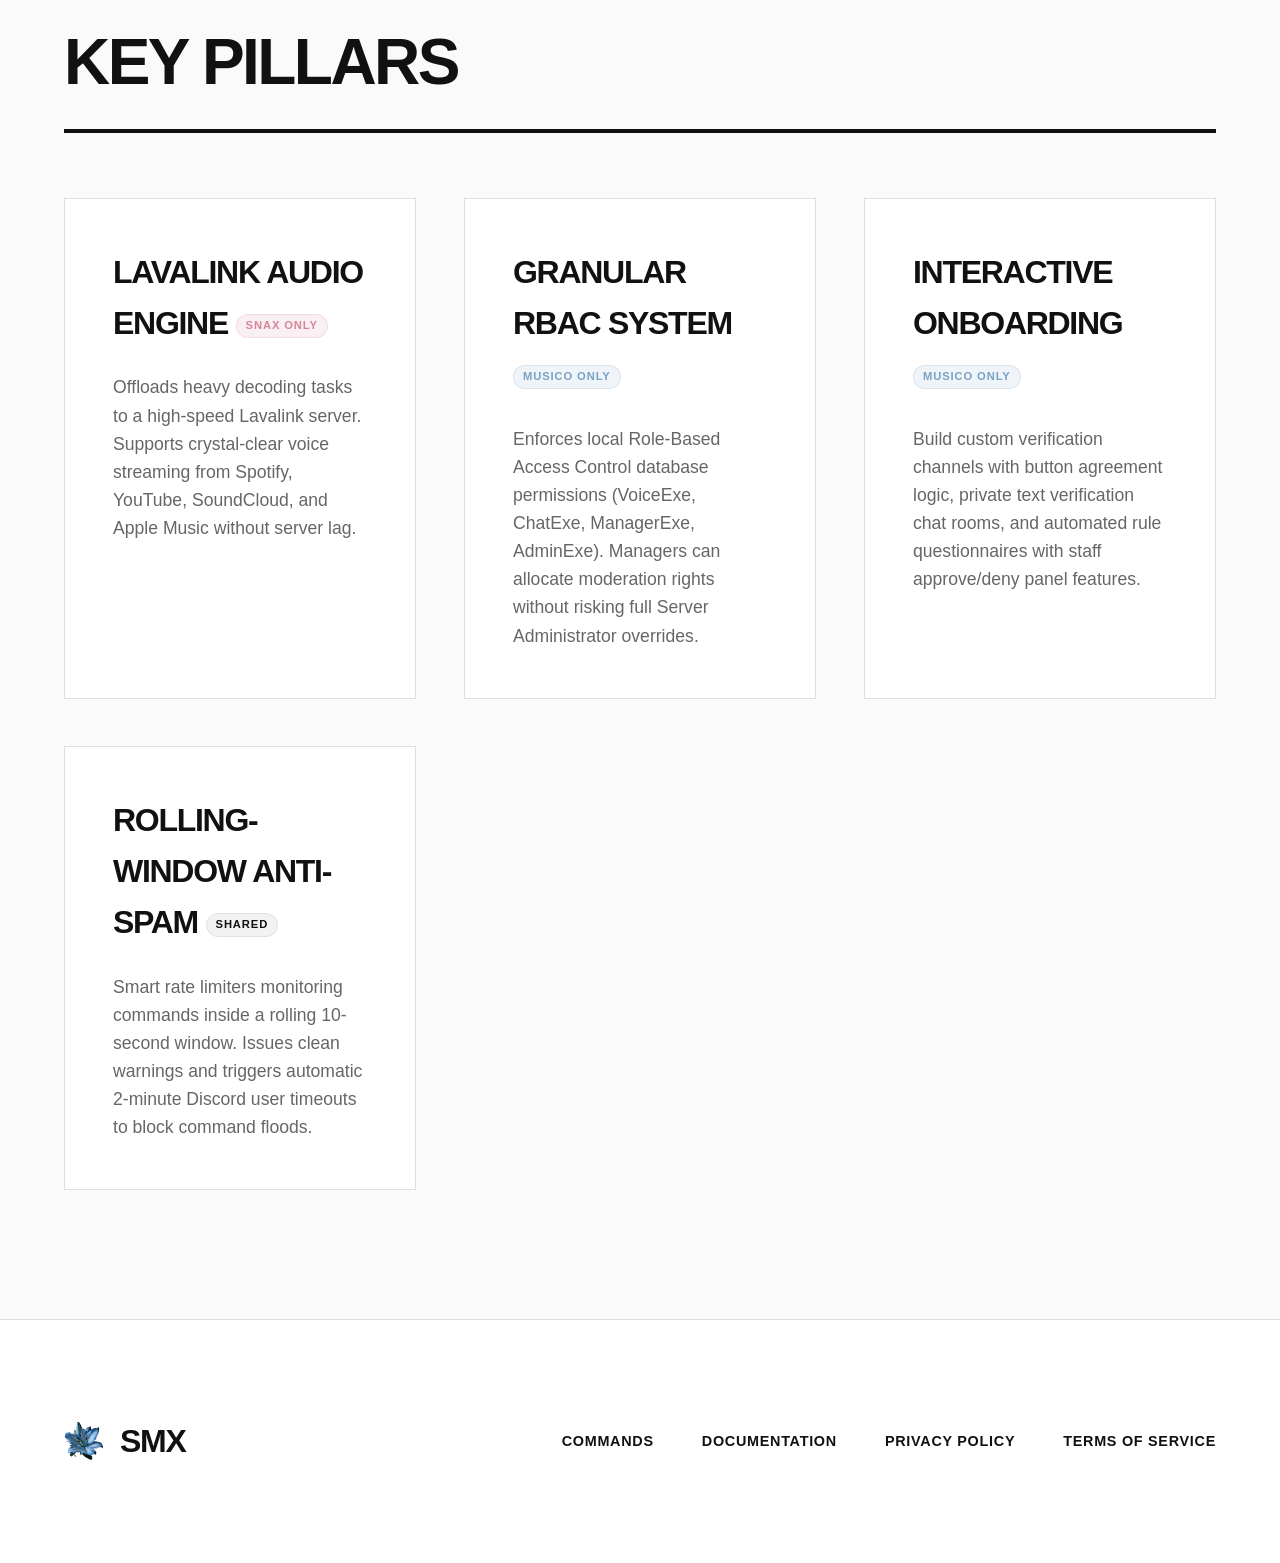
==== commit 620f7fb7: "change" ====
--- a/index.html
+++ b/index.html
@@ -12,7 +12,7 @@
     <nav class="navbar">
         <div class="nav-container">
             <a href="index.html" class="logo-container">
-                <img src="logo.jpg" alt="SMX Logo" class="logo-img">
+                <img src="107f0842e4fa8916c533242ac1825f24.jpg" alt="SMX Logo" class="logo-img">
                 <span class="logo">SMX</span>
             </a>
             <ul class="nav-links">
@@ -59,7 +59,7 @@
         <!-- Musico Card -->
         <div class="bot-card bot-card-musico load-reveal-3">
             <img src="a09a13268ee0ce5c69c2f5d4b030e3f8.png" alt="" class="card-bg-decoration">
-            <img src="logo.jpg" alt="Musico Bot Logo" class="bot-icon">
+            <img src="9dd57177c3105d9789e4b62c48ef1e9e.jpg" alt="Musico Bot Logo" class="bot-icon">
             <h2>MUSICO <span class="badge badge-musico">Security</span></h2>
             <p class="bot-tagline">Granular Moderation &amp; Member Onboarding</p>
             <ul class="bot-features-list">
@@ -103,7 +103,7 @@
     <footer class="footer">
         <div class="footer-content">
             <div class="footer-brand">
-                <img src="logo.jpg" alt="SMX Logo" class="logo-img">
+                <img src="107f0842e4fa8916c533242ac1825f24.jpg" alt="SMX Logo" class="logo-img">
                 <h2>SMX</h2>
             </div>
             <div class="footer-links">
--- a/style.css
+++ b/style.css
@@ -729,11 +729,36 @@
     pointer-events: none;
     z-index: 1;
     transition: transform 0.6s cubic-bezier(0.16, 1, 0.3, 1), opacity 0.6s cubic-bezier(0.16, 1, 0.3, 1);
-}
-
-.bot-card:hover .card-bg-decoration {
-    opacity: 0.25;
-    transform: scale(1.08) rotate(3deg);
+    
+    /* Hardware GPU Acceleration */
+    will-change: transform, opacity;
+    transform: translate3d(0, 0, 0);
+    backface-visibility: hidden;
+}
+
+/* Only run hover scaling/rotation on devices that support hovering pointer (e.g. desktop) */
+@media (hover: hover) {
+    .bot-card:hover .card-bg-decoration {
+        opacity: 0.25;
+        transform: scale(1.08) rotate(3deg) translate3d(0, 0, 0);
+    }
+}
+
+/* Responsive adjustments for mobile and tablets */
+@media (max-width: 768px) {
+    .card-bg-decoration {
+        width: 240px;
+        bottom: -40px;
+        right: -40px;
+    }
+}
+
+@media (max-width: 480px) {
+    .card-bg-decoration {
+        width: 180px;
+        bottom: -30px;
+        right: -30px;
+    }
 }
 
 /* Elevate other card contents above the background decoration */
